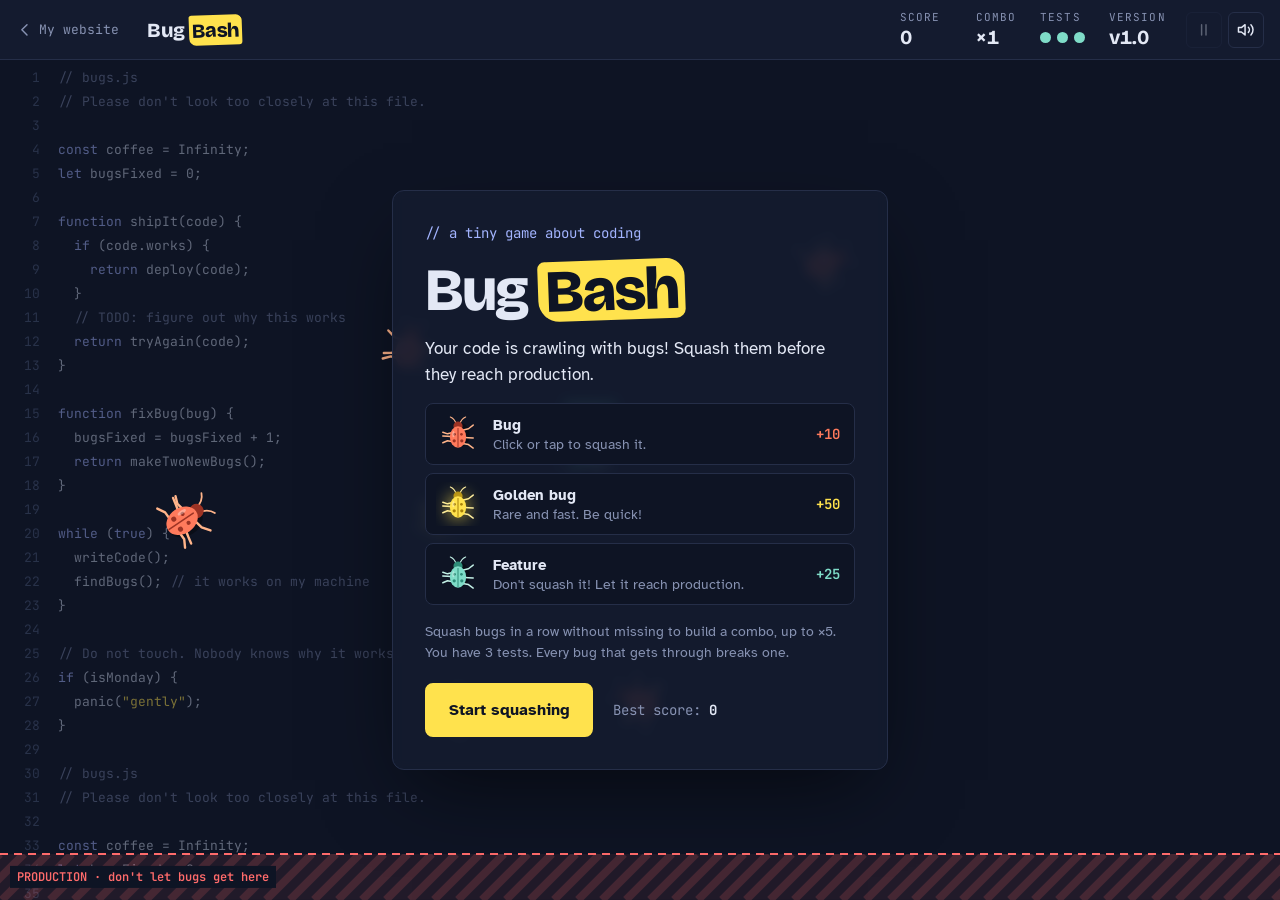
==== bug-bash/index.html @ 387f6326 "Add Bug Bash, a little game about squashing bugs Bugs crawl down a code editor and you squash them b" ====
<!DOCTYPE html>
<html lang="en">
<head>
  <!--
    Bug Bash: a tiny game about coding.

    Like my main website, it's made of three files:
      index.html -> what's on the screen (the scoreboard and the menus)
      style.css  -> how it all looks
      game.js    -> the game itself: bugs, squashing and scoring

    The game is drawn on a <canvas>, which is like a blank picture that
    JavaScript can paint on. Look for <canvas id="game"> below.
  -->
  <meta charset="UTF-8">
  <meta name="viewport" content="width=device-width, initial-scale=1, viewport-fit=cover">
  <title>Bug Bash</title>
  <meta name="description" content="Squash the bugs before they reach production! A tiny browser game.">
  <link rel="icon" href="../favicon.svg" type="image/svg+xml">

  <!-- Same fonts as my main website -->
  <link rel="preconnect" href="https://fonts.googleapis.com">
  <link rel="preconnect" href="https://fonts.gstatic.com" crossorigin>
  <link rel="stylesheet" href="https://fonts.googleapis.com/css2?family=Atkinson+Hyperlegible:wght@400;700&family=Bricolage+Grotesque:opsz,wght@12..96,600..800&family=JetBrains+Mono:wght@400;600&display=swap">

  <link rel="stylesheet" href="style.css">
  <script src="game.js" defer></script>
</head>
<body>

  <!-- ============ SCOREBOARD ============ -->
  <header class="hud">
    <a class="hud__home" href="../index.html">
      <svg viewBox="0 0 24 24" aria-hidden="true"><path d="M15 5l-7 7 7 7"/></svg>
      <span class="hud__home-text">My website</span>
    </a>
    <p class="hud__title">Bug <span class="marker">Bash</span></p>

    <dl class="hud__stats">
      <div class="stat stat--score"><dt>Score</dt><dd id="score">0</dd></div>
      <div class="stat"><dt>Combo</dt><dd id="combo">×1</dd></div>
      <div class="stat">
        <dt>Tests</dt>
        <!-- game.js adds one dot per test here -->
        <dd class="tests" id="tests"><span class="visually-hidden" id="tests-text">3 of 3 passing</span></dd>
      </div>
      <div class="stat stat--version"><dt>Version</dt><dd id="version">v1.0</dd></div>
    </dl>

    <div class="hud__buttons">
      <button class="icon-button" id="pause-button" type="button" aria-label="Pause" title="Pause (P)" disabled>
        <svg viewBox="0 0 24 24" aria-hidden="true"><path d="M9 5v14M15 5v14"/></svg>
      </button>
      <button class="icon-button" id="sound-button" type="button" aria-label="Sound" aria-pressed="true" title="Sound on or off">
        <svg class="icon-sound-on" viewBox="0 0 24 24" aria-hidden="true"><path d="M11 5 6 9H2v6h4l5 4V5z"/><path d="M15.5 8.5a5 5 0 0 1 0 7M19 5a10 10 0 0 1 0 14"/></svg>
        <svg class="icon-sound-off" viewBox="0 0 24 24" aria-hidden="true" hidden><path d="M11 5 6 9H2v6h4l5 4V5z"/><path d="m23 9-6 6M17 9l6 6"/></svg>
      </button>
    </div>
  </header>

  <!-- ============ THE GAME AREA ============ -->
  <main class="arena">
    <canvas id="game" aria-label="Game area. Bugs crawl down the screen. Click or tap them to squash them."></canvas>

    <!-- Short messages like "Combo ×2!" pop up here -->
    <p class="toast" id="toast" role="status" aria-live="polite"></p>

    <!-- Title screen -->
    <section class="screen" id="screen-title" aria-labelledby="title-heading">
      <div class="panel">
        <p class="panel__eyebrow">// a tiny game about coding</p>
        <h1 class="panel__title" id="title-heading">Bug <span class="marker">Bash</span></h1>
        <p class="panel__lead">Your code is crawling with bugs! Squash them before they reach production.</p>

        <!-- Each little <canvas> gets a bug drawn on it by game.js -->
        <ul class="legend">
          <li>
            <canvas class="legend__icon" data-kind="bug" aria-hidden="true"></canvas>
            <div><strong>Bug</strong><span>Click or tap to squash it.</span></div>
            <span class="legend__points legend__points--bug">+10</span>
          </li>
          <li>
            <canvas class="legend__icon" data-kind="golden" aria-hidden="true"></canvas>
            <div><strong>Golden bug</strong><span>Rare and fast. Be quick!</span></div>
            <span class="legend__points legend__points--golden">+50</span>
          </li>
          <li>
            <canvas class="legend__icon" data-kind="feature" aria-hidden="true"></canvas>
            <div><strong>Feature</strong><span>Don't squash it! Let it reach production.</span></div>
            <span class="legend__points legend__points--feature">+25</span>
          </li>
        </ul>

        <p class="panel__tip">
          Squash bugs in a row without missing to build a combo, up to ×5.
          You have 3 tests. Every bug that gets through breaks one.
        </p>

        <div class="panel__actions">
          <button class="button" id="start-button" type="button">Start squashing</button>
          <p class="panel__best">Best score: <strong id="best-score">0</strong></p>
        </div>
      </div>
    </section>

    <!-- Pause screen -->
    <section class="screen" id="screen-paused" aria-labelledby="paused-heading" hidden>
      <div class="panel panel--small">
        <p class="panel__eyebrow">// paused</p>
        <h2 class="panel__title" id="paused-heading">Coffee break</h2>
        <p class="panel__lead">The bugs will wait for you. Probably.</p>
        <div class="panel__actions">
          <button class="button" id="resume-button" type="button">Resume</button>
        </div>
      </div>
    </section>

    <!-- Game over screen -->
    <section class="screen" id="screen-over" aria-labelledby="over-heading" hidden>
      <div class="panel">
        <p class="panel__eyebrow">// build failed</p>
        <h2 class="panel__title" id="over-heading">All tests broke!</h2>
        <p class="panel__lead">Your rank: <strong id="final-rank">Intern</strong></p>
        <p class="new-best" id="new-best" hidden>New best score!</p>

        <dl class="results">
          <div><dt>Score</dt><dd id="final-score">0</dd></div>
          <div><dt>Bugs squashed</dt><dd id="final-squashed">0</dd></div>
          <div><dt>Accuracy</dt><dd id="final-accuracy">0%</dd></div>
          <div><dt>Reached</dt><dd id="final-version">v1.0</dd></div>
        </dl>

        <div class="panel__actions">
          <button class="button" id="again-button" type="button">Play again</button>
          <a class="button button--quiet" href="../index.html">Back to my website</a>
        </div>
      </div>
    </section>
  </main>

</body>
</html>
---- bug-bash/style.css ----
/* =============================================================
   style.css for Bug Bash
   -------------------------------------------------------------
   1. Design tokens
   2. Base
   3. Scoreboard (the bar at the top)
   4. Game area and canvas
   5. Screens: title, pause, game over
   6. Buttons and messages
   7. Small screens and reduced motion
   ============================================================= */


/* 1. DESIGN TOKENS ---------------------------------------------
   Layout idea: a code editor at night. A slim scoreboard sits on
   top, and the bugs crawl over the code below it. This game always
   uses this one dark look, so there's no separate light theme.    */

:root {
  --bg: #0e1424;            /* the code editor background */
  --panel: #141b2f;         /* scoreboard and menus */
  --panel-glass: rgba(20, 27, 47, 0.93);
  --line: #252e48;          /* borders */
  --fg: #e3e8f5;            /* main text */
  --dim: #8792b2;           /* quieter text */
  --accent: #a3b4ff;        /* blue, like keywords in code */
  --marker: #ffe24d;        /* highlighter yellow (and golden bugs) */
  --bug: #ff7a5c;           /* regular bugs */
  --teal: #7fdcc8;          /* features */
  --danger: #ff6b6b;        /* production zone and broken tests */
  --shadow: rgba(0, 0, 0, 0.6);

  --font-display: "Bricolage Grotesque", "Segoe UI", system-ui, sans-serif;
  --font-body: "Atkinson Hyperlegible", system-ui, -apple-system, "Segoe UI", Roboto, sans-serif;
  --font-code: "JetBrains Mono", ui-monospace, SFMono-Regular, Menlo, Consolas, monospace;

  color-scheme: dark;
}


/* 2. BASE ------------------------------------------------------ */

*,
*::before,
*::after {
  box-sizing: border-box;
}

/* The game fills the whole window, so the page itself never scrolls */
html,
body {
  height: 100%;
}

body {
  display: flex;
  flex-direction: column;
  margin: 0;
  overflow: hidden;
  background: var(--bg);
  color: var(--fg);
  font-family: var(--font-body);
  font-size: 1rem;
  line-height: 1.5;
}

[hidden] {
  display: none !important;
}

button {
  font: inherit;
}

:focus-visible {
  outline: 3px solid var(--accent);
  outline-offset: 3px;
}

.visually-hidden {
  position: absolute;
  width: 1px;
  height: 1px;
  margin: -1px;
  padding: 0;
  overflow: hidden;
  clip: rect(0 0 0 0);
  white-space: nowrap;
  border: 0;
}

/* The highlighter, same idea as on my main website */
.marker {
  display: inline-block;
  padding: 0 0.12em;
  border-radius: 0.12em 0.3em 0.15em 0.35em;
  background: var(--marker);
  color: var(--bg);
  transform: rotate(-2deg);
}


/* 3. SCOREBOARD ------------------------------------------------ */

.hud {
  flex: none;
  display: flex;
  align-items: center;
  gap: 0.75rem 1.25rem;
  padding-block: 0.55rem;
  padding-left: max(16px, env(safe-area-inset-left, 0px));
  padding-right: max(16px, env(safe-area-inset-right, 0px));
  border-bottom: 1px solid var(--line);
  background: var(--panel);
}

.hud__home {
  display: inline-flex;
  align-items: center;
  gap: 0.35rem;
  padding: 0.35rem 0.5rem;
  margin-left: -0.5rem;
  border-radius: 6px;
  color: var(--dim);
  font-family: var(--font-code);
  font-size: 0.8125rem;
  text-decoration: none;
  white-space: nowrap;
}

.hud__home:hover {
  background: var(--line);
  color: var(--fg);
}

.hud__home svg,
.icon-button svg {
  width: 1.1rem;
  height: 1.1rem;
  fill: none;
  stroke: currentColor;
  stroke-width: 2;
  stroke-linecap: round;
  stroke-linejoin: round;
}

.hud__title {
  margin: 0;
  font-family: var(--font-display);
  font-size: 1.25rem;
  font-weight: 800;
  letter-spacing: -0.02em;
  white-space: nowrap;
}

.hud__stats {
  display: flex;
  gap: 1.5rem;
  margin: 0 0 0 auto; /* pushes the stats to the right */
}

.stat {
  display: flex;
  flex-direction: column;
}

.stat dt {
  color: var(--dim);
  font-family: var(--font-code);
  font-size: 0.6875rem;
  letter-spacing: 0.1em;
  text-transform: uppercase;
}

.stat dd {
  margin: 0;
  font-family: var(--font-display);
  font-size: 1.25rem;
  font-weight: 700;
  line-height: 1.25;
  font-variant-numeric: tabular-nums;
}

.stat--score dd {
  min-width: 4ch; /* stops the scoreboard wobbling as the number grows */
}

/* A quick "bump" when the score changes */
.stat dd.bump {
  animation: bump 0.25s ease-out;
}

@keyframes bump {
  40% {
    transform: scale(1.18);
  }
}

#combo.is-hot {
  color: var(--marker);
}

.tests {
  display: flex;
  align-items: center;
  gap: 0.35rem;
  height: 1.55rem;
}

.test-dot {
  width: 0.7rem;
  height: 0.7rem;
  border-radius: 50%;
  background: var(--teal);
}

.test-dot.is-broken {
  border: 2px solid var(--danger);
  background: transparent;
}

.hud__buttons {
  display: flex;
  gap: 0.4rem;
}

.icon-button {
  display: inline-grid;
  place-items: center;
  width: 2.25rem;
  height: 2.25rem;
  padding: 0;
  border: 1px solid var(--line);
  border-radius: 6px;
  background: transparent;
  color: var(--fg);
  cursor: pointer;
}

.icon-button:hover:not(:disabled) {
  background: var(--line);
}

.icon-button:disabled {
  opacity: 0.35;
  cursor: default;
}


/* 4. GAME AREA AND CANVAS -------------------------------------- */

.arena {
  position: relative;
  flex: 1;
  min-height: 0;
  overflow: hidden;
}

#game {
  position: absolute;
  inset: 0;
  display: block;
  width: 100%;
  height: 100%;
  touch-action: none;      /* stops phones scrolling or zooming when you tap fast */
  user-select: none;
  -webkit-user-select: none;
  -webkit-touch-callout: none;
  /* A fly swatter cursor, drawn as a tiny SVG picture */
  cursor: url("data:image/svg+xml,%3Csvg xmlns='http://www.w3.org/2000/svg' width='32' height='32' viewBox='0 0 32 32'%3E%3Cg transform='translate(0 1.5) rotate(-30 16 16)'%3E%3Crect x='16' y='17' width='2.5' height='13' rx='1.25' fill='%23ffe24d' stroke='%230e1424'/%3E%3Crect x='9.5' y='2' width='15.5' height='16' rx='3' fill='%23ffe24d' stroke='%230e1424' stroke-width='1.5'/%3E%3Cpath d='M13.5 3v14M17.25 3v14M21 3v14M10.5 6h14M10.5 10h14M10.5 14h14' stroke='%230e1424' stroke-opacity='.35'/%3E%3C/g%3E%3C/svg%3E") 14 11, crosshair;
}


/* 5. SCREENS: TITLE, PAUSE, GAME OVER --------------------------- */

/* Each screen covers the game area and centers its panel. Clicks
   outside the panel go through to the bugs underneath. */
.screen {
  position: absolute;
  inset: 0;
  display: grid;
  place-items: center;
  padding-block: 1rem;
  padding-left: max(16px, env(safe-area-inset-left, 0px));
  padding-right: max(16px, env(safe-area-inset-right, 0px));
  pointer-events: none;
}

.panel {
  display: flex;
  flex-direction: column;
  gap: 1rem;
  width: min(100%, 31rem);
  max-height: 100%;
  overflow-y: auto;
  padding: clamp(1.25rem, 4vw, 2rem);
  border: 1px solid var(--line);
  border-radius: 12px;
  background: var(--panel-glass);
  box-shadow: 0 30px 80px -20px var(--shadow);
  -webkit-backdrop-filter: blur(6px);
  backdrop-filter: blur(6px);
  pointer-events: auto;
}

.panel--small {
  width: min(100%, 24rem);
}

.panel__eyebrow {
  margin: 0;
  color: var(--accent);
  font-family: var(--font-code);
  font-size: 0.875rem;
}

.panel__title {
  margin: 0;
  font-family: var(--font-display);
  font-size: clamp(2.5rem, 2rem + 3vw, 3.75rem);
  font-weight: 800;
  line-height: 1;
  letter-spacing: -0.035em;
  text-wrap: balance;
}

.panel__lead {
  margin: 0;
  font-size: 1.0625rem;
}

.panel__lead strong {
  color: var(--marker);
}

.legend {
  display: flex;
  flex-direction: column;
  gap: 0.5rem;
  margin: 0;
  padding: 0;
  list-style: none;
}

.legend li {
  display: grid;
  grid-template-columns: 44px minmax(0, 1fr) auto;
  align-items: center;
  gap: 0.85rem;
  padding: 0.5rem 0.85rem 0.5rem 0.6rem;
  border: 1px solid var(--line);
  border-radius: 8px;
  background: var(--bg);
}

.legend__icon {
  width: 44px;
  height: 44px;
}

.legend strong {
  display: block;
  font-size: 0.9375rem;
}

.legend li div span {
  display: block;
  color: var(--dim);
  font-size: 0.875rem;
  line-height: 1.35;
}

.legend__points {
  font-family: var(--font-code);
  font-size: 0.875rem;
  font-weight: 600;
}

.legend__points--bug { color: var(--bug); }
.legend__points--golden { color: var(--marker); }
.legend__points--feature { color: var(--teal); }

.panel__tip {
  margin: 0;
  color: var(--dim);
  font-size: 0.875rem;
}

.panel__actions {
  display: flex;
  flex-wrap: wrap;
  align-items: center;
  gap: 0.75rem 1.25rem;
  padding-top: 0.25rem;
}

.panel__best {
  margin: 0;
  color: var(--dim);
  font-family: var(--font-code);
  font-size: 0.875rem;
}

.panel__best strong {
  color: var(--fg);
}

.new-best {
  align-self: flex-start;
  margin: 0;
  padding: 0.25rem 0.7rem;
  border-radius: 999px;
  background: var(--teal);
  color: var(--bg);
  font-family: var(--font-code);
  font-size: 0.8125rem;
  font-weight: 600;
}

.results {
  display: grid;
  grid-template-columns: repeat(2, minmax(0, 1fr));
  gap: 0.5rem;
  margin: 0;
}

.results div {
  padding: 0.7rem 0.9rem;
  border: 1px solid var(--line);
  border-radius: 8px;
  background: var(--bg);
}

.results dt {
  color: var(--dim);
  font-family: var(--font-code);
  font-size: 0.6875rem;
  letter-spacing: 0.1em;
  text-transform: uppercase;
}

.results dd {
  margin: 0;
  font-family: var(--font-display);
  font-size: 1.5rem;
  font-weight: 700;
  font-variant-numeric: tabular-nums;
}


/* 6. BUTTONS AND MESSAGES -------------------------------------- */

.button {
  display: inline-flex;
  align-items: center;
  justify-content: center;
  padding: 0.8rem 1.35rem;
  border: 2px solid var(--marker);
  border-radius: 8px;
  background: var(--marker);
  color: var(--bg);
  font-size: 1rem;
  font-weight: 700;
  text-decoration: none;
  cursor: pointer;
  transition: transform 0.12s ease;
}

.button:hover {
  transform: translateY(-2px) rotate(-1deg);
}

.button:active {
  transform: translateY(1px) scale(0.98);
}

.button--quiet {
  border-color: var(--line);
  background: transparent;
  color: var(--fg);
}

/* The little message at the top of the game area */
.toast {
  position: absolute;
  top: 0.9rem;
  left: 0;
  right: 0;
  z-index: 5;
  width: fit-content;
  max-width: calc(100% - 32px);
  margin: 0 auto;
  padding: 0.45rem 1rem;
  border: 1px solid var(--line);
  border-radius: 999px;
  background: var(--panel);
  font-family: var(--font-code);
  font-size: 0.875rem;
  text-align: center;
  opacity: 0;
  transform: translateY(-8px);
  transition: opacity 0.2s ease, transform 0.2s ease;
  pointer-events: none;
}

.toast.is-visible {
  opacity: 1;
  transform: translateY(0);
}

.toast.is-good {
  border-color: var(--teal);
  color: var(--teal);
}

.toast.is-bad {
  border-color: var(--danger);
  color: var(--danger);
}


/* 7. SMALL SCREENS AND REDUCED MOTION -------------------------- */

@media (max-width: 640px) {
  .hud__title,
  .hud__home-text {
    display: none;
  }

  .hud__stats {
    gap: 1rem;
  }
}

@media (max-width: 400px) {
  .stat--version {
    display: none;
  }
}

@media (prefers-reduced-motion: reduce) {
  *,
  *::before,
  *::after {
    animation: none !important;
    transition: none !important;
  }
}
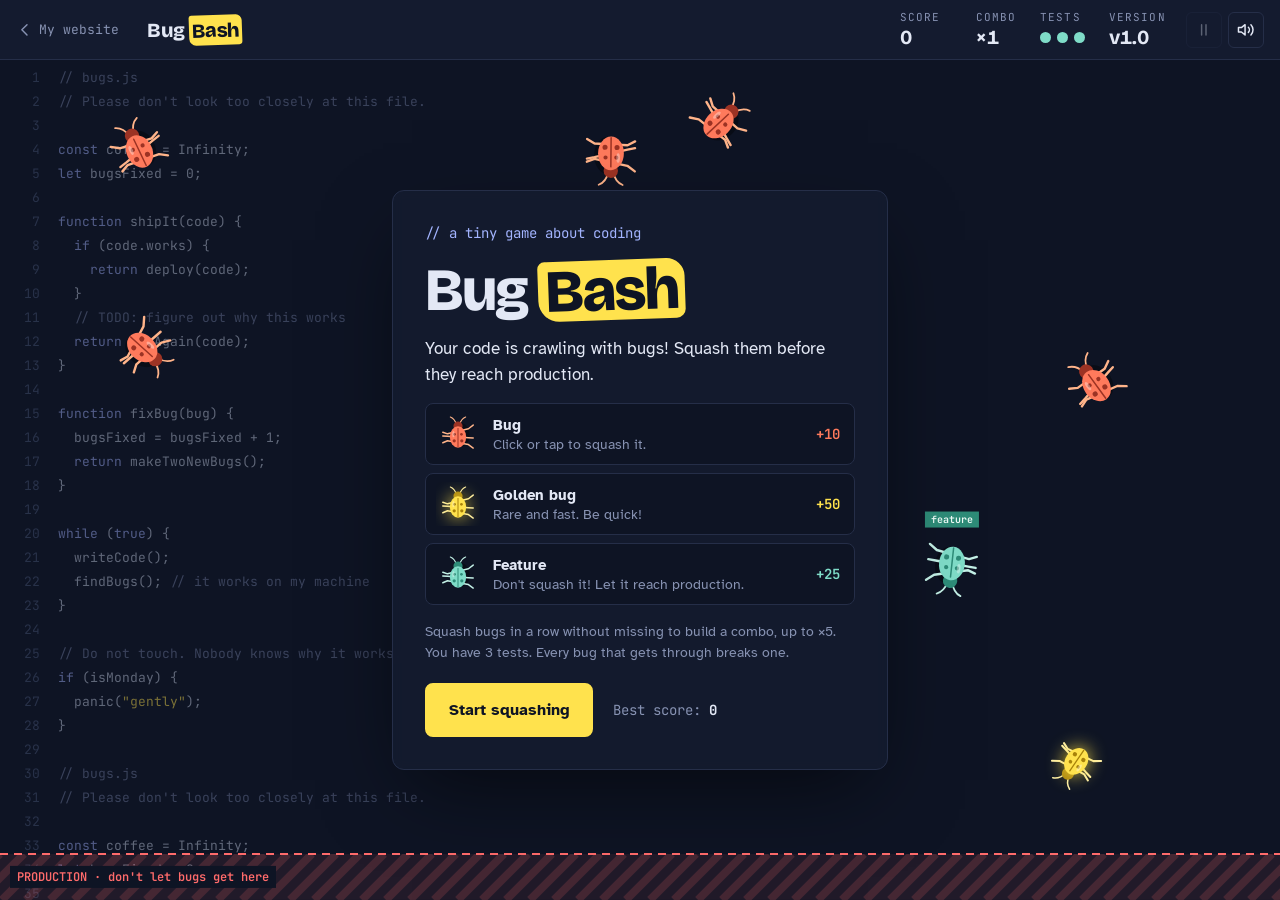
==== commit 0bf615f6: "Add charts, practice days, AI coach, move demos, habits, groceries and Bug Bash power-ups Level Up: " ====
--- a/bug-bash/index.html
+++ b/bug-bash/index.html
@@ -23,8 +23,9 @@
   <link rel="preconnect" href="https://fonts.gstatic.com" crossorigin>
   <link rel="stylesheet" href="https://fonts.googleapis.com/css2?family=Atkinson+Hyperlegible:wght@400;700&family=Bricolage+Grotesque:opsz,wght@12..96,600..800&family=JetBrains+Mono:wght@400;600&display=swap">
 
-  <link rel="stylesheet" href="style.css">
-  <script src="game.js" defer></script>
+  <!-- "?v=2" makes browsers download the newest version after an update -->
+  <link rel="stylesheet" href="style.css?v=2">
+  <script src="game.js?v=2" defer></script>
 </head>
 <body>
 
@@ -48,6 +49,8 @@
     </dl>
 
     <div class="hud__buttons">
+      <!-- Bug spray: a power-up you earn by working out in Level Up -->
+      <button class="icon-button spray-button" id="spray-button" type="button" aria-label="Use bug spray (S)" title="Bug spray (S): squash every bug, once a game" hidden disabled>🧴</button>
       <button class="icon-button" id="pause-button" type="button" aria-label="Pause" title="Pause (P)" disabled>
         <svg viewBox="0 0 24 24" aria-hidden="true"><path d="M9 5v14M15 5v14"/></svg>
       </button>
@@ -71,6 +74,7 @@
         <p class="panel__eyebrow">// a tiny game about coding</p>
         <h1 class="panel__title" id="title-heading">Bug <span class="marker">Bash</span></h1>
         <p class="panel__lead">Your code is crawling with bugs! Squash them before they reach production.</p>
+        <p class="powerup-note" id="powerup-note" hidden></p>
 
         <!-- Each little <canvas> gets a bug drawn on it by game.js -->
         <ul class="legend">
@@ -93,7 +97,7 @@
 
         <p class="panel__tip">
           Squash bugs in a row without missing to build a combo, up to ×5.
-          You have 3 tests. Every bug that gets through breaks one.
+          You have <span id="tests-total">3</span> tests. Every bug that gets through breaks one.
         </p>
 
         <div class="panel__actions">
--- a/bug-bash/style.css
+++ b/bug-bash/style.css
@@ -519,6 +519,39 @@
 }
 
 
+/* Workout power-ups from Level Up */
+.powerup-note {
+  margin: 0;
+  padding: 0.55rem 0.8rem;
+  border: 1px solid var(--teal);
+  border-radius: 8px;
+  background: rgba(127, 220, 200, 0.1);
+  color: var(--teal);
+  font-size: 0.9375rem;
+}
+
+.spray-button {
+  font-size: 1.05rem;
+}
+
+.spray-button:not(:disabled) {
+  border-color: var(--teal);
+  box-shadow: 0 0 0 3px rgba(127, 220, 200, 0.2);
+}
+
+/* With power-ups there can be up to 8 test dots: two rows of four */
+.tests--many {
+  display: grid;
+  grid-template-columns: repeat(4, 0.6rem);
+  gap: 0.25rem;
+}
+
+.tests--many .test-dot {
+  width: 0.6rem;
+  height: 0.6rem;
+}
+
+
 /* 7. SMALL SCREENS AND REDUCED MOTION -------------------------- */
 
 @media (max-width: 640px) {
@@ -535,6 +568,31 @@
 @media (max-width: 400px) {
   .stat--version {
     display: none;
+  }
+
+  .hud__stats {
+    gap: 0.75rem;
+  }
+}
+
+/* The smallest phones: smaller buttons, and the browser's back button
+   takes the place of "My website" */
+@media (max-width: 360px) {
+  .hud {
+    gap: 0.5rem;
+  }
+
+  .hud__home {
+    display: none;
+  }
+
+  .icon-button {
+    width: 2rem;
+    height: 2rem;
+  }
+
+  .stat dd {
+    font-size: 1.1rem;
   }
 }
 
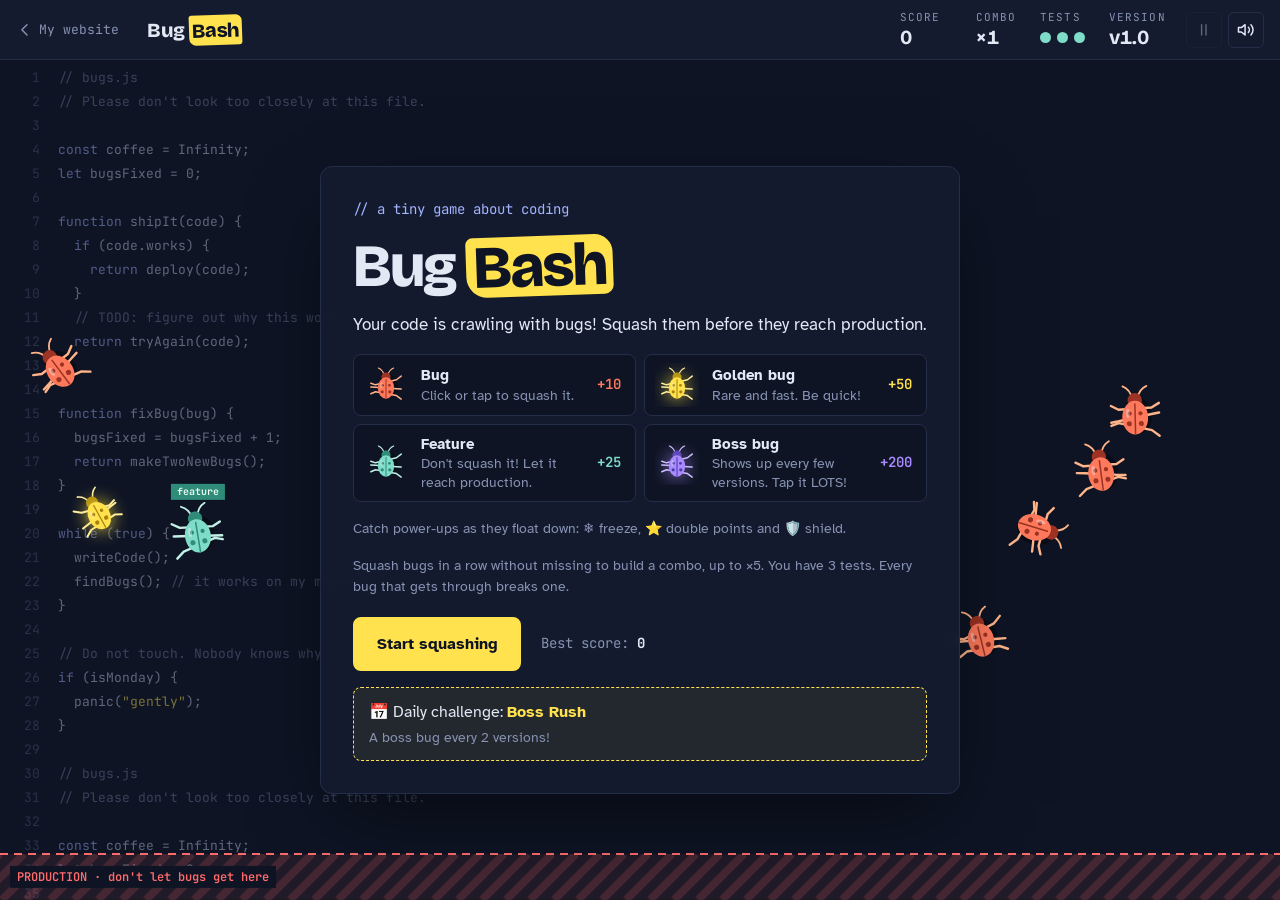
==== commit f2e39514: "Bug Bash: add boss bugs, power-ups and a daily challenge - Boss bugs: a big purple bug every 3rd ver" ====
--- a/bug-bash/index.html
+++ b/bug-bash/index.html
@@ -24,8 +24,8 @@
   <link rel="stylesheet" href="https://fonts.googleapis.com/css2?family=Atkinson+Hyperlegible:wght@400;700&family=Bricolage+Grotesque:opsz,wght@12..96,600..800&family=JetBrains+Mono:wght@400;600&display=swap">
 
   <!-- "?v=2" makes browsers download the newest version after an update -->
-  <link rel="stylesheet" href="style.css?v=2">
-  <script src="game.js?v=2" defer></script>
+  <link rel="stylesheet" href="style.css?v=3">
+  <script src="game.js?v=3" defer></script>
 </head>
 <body>
 
@@ -68,6 +68,9 @@
     <!-- Short messages like "Combo ×2!" pop up here -->
     <p class="toast" id="toast" role="status" aria-live="polite"></p>
 
+    <!-- Power-ups you caught (like ❄️ 4s), shown during a game -->
+    <p class="effects" id="effects" hidden></p>
+
     <!-- Title screen -->
     <section class="screen" id="screen-title" aria-labelledby="title-heading">
       <div class="panel">
@@ -93,7 +96,13 @@
             <div><strong>Feature</strong><span>Don't squash it! Let it reach production.</span></div>
             <span class="legend__points legend__points--feature">+25</span>
           </li>
+          <li>
+            <canvas class="legend__icon" data-kind="boss" aria-hidden="true"></canvas>
+            <div><strong>Boss bug</strong><span>Shows up every few versions. Tap it LOTS!</span></div>
+            <span class="legend__points legend__points--boss">+200</span>
+          </li>
         </ul>
+        <p class="panel__tip">Catch power-ups as they float down: ❄️ freeze, ⭐ double points and 🛡️ shield.</p>
 
         <p class="panel__tip">
           Squash bugs in a row without missing to build a combo, up to ×5.
@@ -104,6 +113,10 @@
           <button class="button" id="start-button" type="button">Start squashing</button>
           <p class="panel__best">Best score: <strong id="best-score">0</strong></p>
         </div>
+        <button class="daily-button" id="daily-button" type="button">
+          <span class="daily-button__title">📅 Daily challenge: <strong id="daily-name">Golden Day</strong></span>
+          <span class="daily-button__note" id="daily-note"></span>
+        </button>
       </div>
     </section>
 
@@ -126,12 +139,14 @@
         <h2 class="panel__title" id="over-heading">All tests broke!</h2>
         <p class="panel__lead">Your rank: <strong id="final-rank">Intern</strong></p>
         <p class="new-best" id="new-best" hidden>New best score!</p>
+        <p class="daily-result" id="daily-result" hidden></p>
 
         <dl class="results">
           <div><dt>Score</dt><dd id="final-score">0</dd></div>
           <div><dt>Bugs squashed</dt><dd id="final-squashed">0</dd></div>
           <div><dt>Accuracy</dt><dd id="final-accuracy">0%</dd></div>
           <div><dt>Reached</dt><dd id="final-version">v1.0</dd></div>
+          <div><dt>Bosses</dt><dd id="final-bosses">0</dd></div>
         </dl>
 
         <div class="panel__actions">
--- a/bug-bash/style.css
+++ b/bug-bash/style.css
@@ -358,6 +358,27 @@
   height: 44px;
 }
 
+/* Small or short screens: the Start buttons go right under the title,
+   and the guide to the bugs comes after them */
+@media (max-width: 639px), (max-height: 720px) {
+  #screen-title .panel__actions { order: 1; }
+  #screen-title .daily-button { order: 2; }
+  #screen-title .legend,
+  #screen-title .panel__tip { order: 3; }
+}
+
+/* Wider screens: the four kinds of bugs in two columns, so it all fits */
+@media (min-width: 640px) {
+  #screen-title .panel {
+    width: min(100%, 40rem);
+  }
+
+  #screen-title .legend {
+    display: grid;
+    grid-template-columns: 1fr 1fr;
+  }
+}
+
 .legend strong {
   display: block;
   font-size: 0.9375rem;
@@ -379,6 +400,61 @@
 .legend__points--bug { color: var(--bug); }
 .legend__points--golden { color: var(--marker); }
 .legend__points--feature { color: var(--teal); }
+.legend__points--boss { color: #a98bff; }
+
+/* The daily challenge button on the title screen */
+.daily-button {
+  display: flex;
+  flex-direction: column;
+  align-items: flex-start;
+  gap: 0.2rem;
+  width: 100%;
+  padding: 0.75rem 0.95rem;
+  border: 1px dashed var(--marker);
+  border-radius: 8px;
+  background: rgba(255, 226, 77, 0.07);
+  color: var(--fg);
+  font: inherit;
+  text-align: left;
+  cursor: pointer;
+}
+
+.daily-button:hover {
+  background: rgba(255, 226, 77, 0.14);
+}
+
+.daily-button__title strong {
+  color: var(--marker);
+}
+
+.daily-button__note {
+  color: var(--dim);
+  font-size: 0.875rem;
+}
+
+.daily-result {
+  margin: 0;
+  color: var(--marker);
+  font-weight: 700;
+}
+
+/* Power-ups you caught, just above the red zone */
+.effects {
+  position: absolute;
+  bottom: calc(46px + 0.6rem);
+  left: 0.75rem;
+  z-index: 4;
+  margin: 0;
+  padding: 0.3rem 0.7rem;
+  border: 1px solid var(--line);
+  border-radius: 999px;
+  background: rgba(14, 20, 36, 0.85);
+  color: var(--fg);
+  font-family: var(--font-code);
+  font-size: 0.875rem;
+  white-space: pre;
+  pointer-events: none;
+}
 
 .panel__tip {
   margin: 0;
@@ -422,6 +498,10 @@
   grid-template-columns: repeat(2, minmax(0, 1fr));
   gap: 0.5rem;
   margin: 0;
+}
+
+.results div:last-child:nth-child(odd) {
+  grid-column: 1 / -1; /* an odd one out takes the whole row */
 }
 
 .results div {
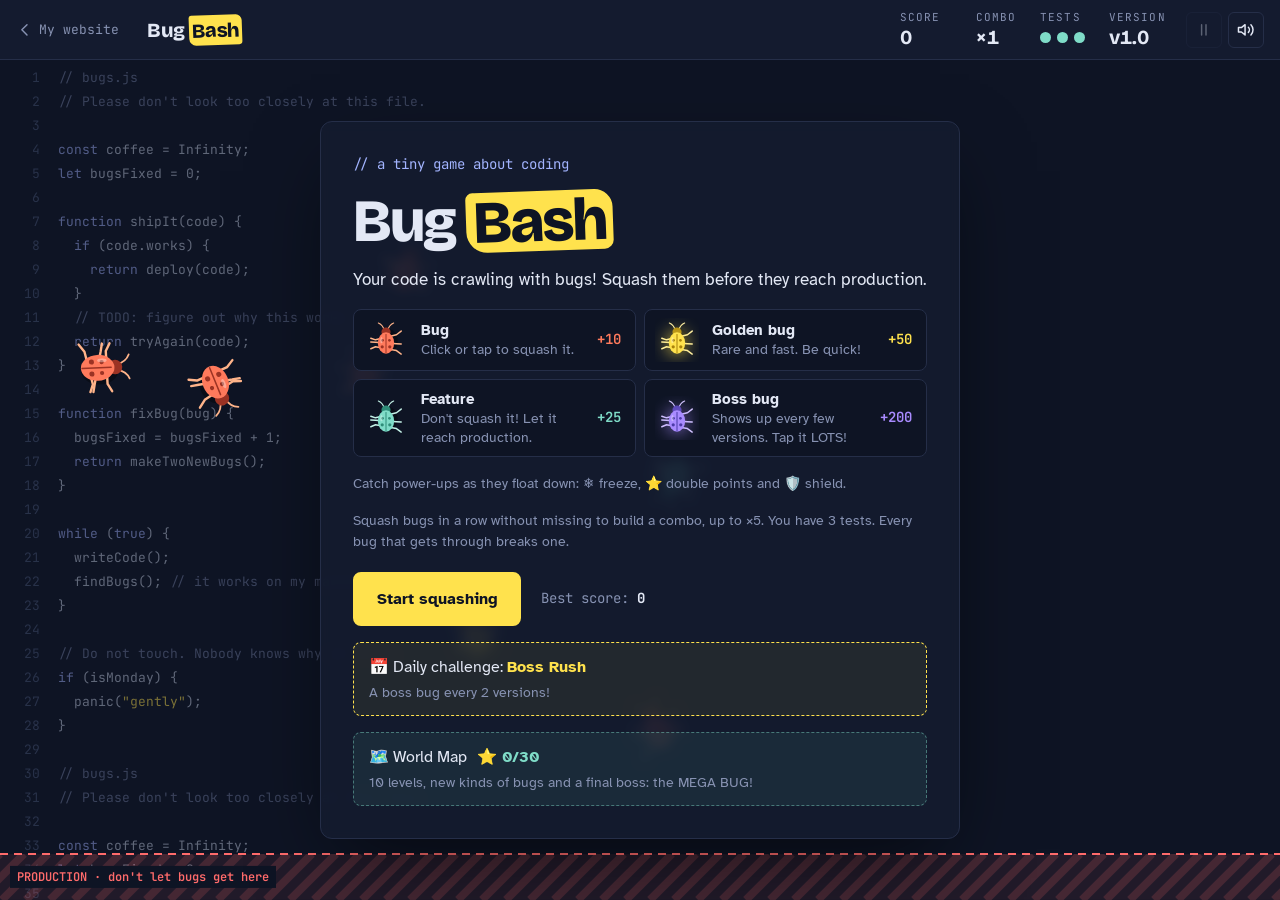
==== commit 27aaf70e: "Bug Bash World Map and a Code Playground with challenges Bug Bash: 10 levels in 3 worlds (levels.js)" ====
--- a/bug-bash/index.html
+++ b/bug-bash/index.html
@@ -8,6 +8,7 @@
       index.html -> what's on the screen (the scoreboard and the menus)
       style.css  -> how it all looks
       game.js    -> the game itself: bugs, squashing and scoring
+      levels.js  -> the World Map: 10 levels, new bugs and the Mega Bug
 
     The game is drawn on a <canvas>, which is like a blank picture that
     JavaScript can paint on. Look for <canvas id="game"> below.
@@ -24,8 +25,9 @@
   <link rel="stylesheet" href="https://fonts.googleapis.com/css2?family=Atkinson+Hyperlegible:wght@400;700&family=Bricolage+Grotesque:opsz,wght@12..96,600..800&family=JetBrains+Mono:wght@400;600&display=swap">
 
   <!-- "?v=2" makes browsers download the newest version after an update -->
-  <link rel="stylesheet" href="style.css?v=3">
-  <script src="game.js?v=3" defer></script>
+  <link rel="stylesheet" href="style.css?v=4">
+  <script src="game.js?v=4" defer></script>
+  <script src="levels.js?v=4" defer></script>
 </head>
 <body>
 
@@ -117,6 +119,58 @@
           <span class="daily-button__title">📅 Daily challenge: <strong id="daily-name">Golden Day</strong></span>
           <span class="daily-button__note" id="daily-note"></span>
         </button>
+        <button class="daily-button map-button" id="map-button" type="button">
+          <span class="daily-button__title">🗺️ World Map <strong id="map-button-stars">⭐ 0/30</strong></span>
+          <span class="daily-button__note">10 levels, new kinds of bugs and a final boss: the MEGA BUG!</span>
+        </button>
+      </div>
+    </section>
+
+    <!-- World Map (levels.js) -->
+    <section class="screen" id="screen-map" aria-labelledby="map-heading" hidden>
+      <div class="panel panel--map">
+        <p class="panel__eyebrow">// world map</p>
+        <h2 class="panel__title panel__title--small" id="map-heading">🗺️ World Map</h2>
+        <p class="panel__lead">Beat each level to unlock the next. Lose fewer tests for more stars! <strong id="map-stars"></strong></p>
+        <div class="map-worlds" id="map-worlds"></div>
+        <div class="panel__actions">
+          <button class="button button--quiet" id="map-back" type="button">Back</button>
+        </div>
+      </div>
+    </section>
+
+    <!-- A level's "get ready" screen (levels.js) -->
+    <section class="screen" id="screen-intro" aria-labelledby="intro-heading" hidden>
+      <div class="panel panel--small">
+        <p class="panel__eyebrow" id="intro-eyebrow">// level 1</p>
+        <h2 class="panel__title panel__title--small" id="intro-heading">Level</h2>
+        <canvas class="intro-bug" id="intro-bug" aria-hidden="true" hidden></canvas>
+        <p class="panel__lead" id="intro-lead"></p>
+        <p class="intro-goal" id="intro-goal"></p>
+        <div class="panel__actions">
+          <button class="button" id="intro-start" type="button">Start!</button>
+          <button class="button button--quiet" id="intro-back" type="button">World map</button>
+        </div>
+      </div>
+    </section>
+
+    <!-- You beat a level! (levels.js) -->
+    <section class="screen" id="screen-won" aria-labelledby="won-heading" hidden>
+      <div class="panel">
+        <p class="panel__eyebrow" id="won-eyebrow">// level complete</p>
+        <h2 class="panel__title panel__title--small" id="won-heading">Level complete!</h2>
+        <p class="won-stars" id="won-stars">⭐⭐⭐</p>
+        <p class="panel__lead" id="won-lead"></p>
+        <dl class="results">
+          <div><dt>Score</dt><dd id="won-score">0</dd></div>
+          <div><dt>Bugs squashed</dt><dd id="won-squashed">0</dd></div>
+          <div><dt>Tests left</dt><dd id="won-tests">3/3</dd></div>
+        </dl>
+        <div class="panel__actions">
+          <button class="button" id="won-next" type="button">Next level</button>
+          <button class="button button--quiet" id="won-map" type="button">World map</button>
+          <button class="button button--quiet" id="won-again" type="button">Play again</button>
+        </div>
       </div>
     </section>
 
@@ -151,6 +205,7 @@
 
         <div class="panel__actions">
           <button class="button" id="again-button" type="button">Play again</button>
+          <button class="button button--quiet" id="over-map" type="button" hidden>World map</button>
           <a class="button button--quiet" href="../index.html">Back to my website</a>
         </div>
       </div>
--- a/bug-bash/style.css
+++ b/bug-bash/style.css
@@ -684,3 +684,129 @@
     transition: none !important;
   }
 }
+
+/* WORLD MAP (levels.js) ----------------------------------------- */
+
+.map-button {
+  border-color: rgba(127, 220, 200, 0.45);
+  background: rgba(127, 220, 200, 0.08);
+}
+
+.map-button:hover {
+  background: rgba(127, 220, 200, 0.14);
+}
+
+.map-button .daily-button__title strong {
+  margin-left: 0.35rem;
+  color: var(--teal);
+}
+
+.panel--map {
+  width: min(100%, 44rem);
+}
+
+.panel__title--small {
+  font-size: clamp(1.8rem, 1.5rem + 2vw, 2.6rem);
+}
+
+.map-worlds {
+  display: flex;
+  flex-direction: column;
+  gap: 1.1rem;
+}
+
+.map-world__name {
+  margin: 0;
+  font-family: var(--font-display);
+  font-size: 1.25rem;
+}
+
+.map-world__lead {
+  margin: 0.1rem 0 0.55rem;
+  color: var(--dim);
+  font-size: 0.875rem;
+}
+
+.map-levels {
+  display: grid;
+  grid-template-columns: repeat(auto-fill, minmax(12rem, 1fr));
+  gap: 0.5rem;
+  margin: 0;
+  padding: 0;
+  list-style: none;
+}
+
+.map-level {
+  display: flex;
+  align-items: center;
+  gap: 0.6rem;
+  width: 100%;
+  padding: 0.6rem 0.7rem;
+  border: 1px solid var(--line);
+  border-radius: 10px;
+  background: var(--bg);
+  color: var(--fg);
+  font: inherit;
+  text-align: left;
+  cursor: pointer;
+  transition: transform 0.12s ease, border-color 0.12s ease;
+}
+
+.map-level:hover:not(:disabled) {
+  border-color: var(--marker);
+  transform: translateY(-2px);
+}
+
+.map-level:disabled {
+  opacity: 0.45;
+  cursor: default;
+}
+
+.map-level.is-done {
+  border-color: rgba(127, 220, 200, 0.5);
+}
+
+.map-level.is-boss {
+  border-color: rgba(169, 139, 255, 0.6);
+  background: rgba(169, 139, 255, 0.08);
+}
+
+.map-level__icon {
+  font-size: 1.6rem;
+  line-height: 1;
+}
+
+.map-level__text {
+  display: flex;
+  flex-direction: column;
+  min-width: 0;
+}
+
+.map-level__name {
+  font-weight: 700;
+  font-size: 0.9375rem;
+}
+
+.map-level__stars {
+  color: var(--marker);
+  font-size: 0.8125rem;
+}
+
+.intro-bug {
+  width: 88px;
+  height: 88px;
+  margin: -0.25rem auto;
+}
+
+.intro-goal {
+  margin: 0;
+  color: var(--marker);
+  font-family: var(--font-code);
+  font-weight: 600;
+}
+
+.won-stars {
+  margin: 0;
+  font-size: 2.6rem;
+  letter-spacing: 0.15em;
+}
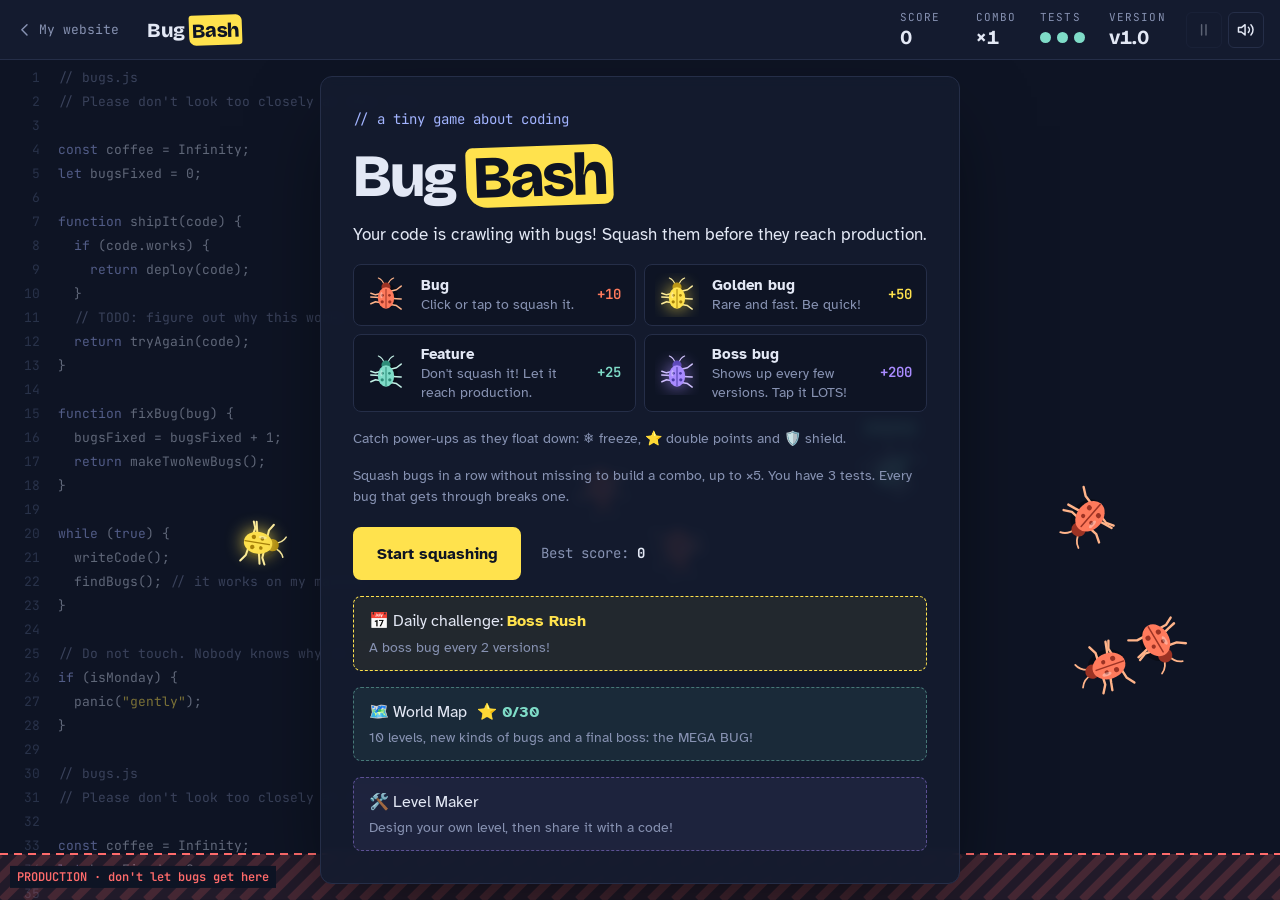
==== commit e571826b: "Bug Bash: Level Maker, and fix the screen shake that never stopped New file bug-bash/maker.js: desig" ====
--- a/bug-bash/index.html
+++ b/bug-bash/index.html
@@ -9,6 +9,7 @@
       style.css  -> how it all looks
       game.js    -> the game itself: bugs, squashing and scoring
       levels.js  -> the World Map: 10 levels, new bugs and the Mega Bug
+      maker.js   -> the Level Maker: design, play and share your own levels
 
     The game is drawn on a <canvas>, which is like a blank picture that
     JavaScript can paint on. Look for <canvas id="game"> below.
@@ -25,9 +26,10 @@
   <link rel="stylesheet" href="https://fonts.googleapis.com/css2?family=Atkinson+Hyperlegible:wght@400;700&family=Bricolage+Grotesque:opsz,wght@12..96,600..800&family=JetBrains+Mono:wght@400;600&display=swap">
 
   <!-- "?v=2" makes browsers download the newest version after an update -->
-  <link rel="stylesheet" href="style.css?v=4">
-  <script src="game.js?v=4" defer></script>
-  <script src="levels.js?v=4" defer></script>
+  <link rel="stylesheet" href="style.css?v=5">
+  <script src="game.js?v=5" defer></script>
+  <script src="levels.js?v=5" defer></script>
+  <script src="maker.js?v=5" defer></script>
 </head>
 <body>
 
@@ -123,6 +125,10 @@
           <span class="daily-button__title">🗺️ World Map <strong id="map-button-stars">⭐ 0/30</strong></span>
           <span class="daily-button__note">10 levels, new kinds of bugs and a final boss: the MEGA BUG!</span>
         </button>
+        <button class="daily-button maker-button" id="maker-button" type="button">
+          <span class="daily-button__title">🛠️ Level Maker</span>
+          <span class="daily-button__note">Design your own level, then share it with a code!</span>
+        </button>
       </div>
     </section>
 
@@ -135,6 +141,19 @@
         <div class="map-worlds" id="map-worlds"></div>
         <div class="panel__actions">
           <button class="button button--quiet" id="map-back" type="button">Back</button>
+        </div>
+      </div>
+    </section>
+
+    <!-- Level Maker (maker.js) -->
+    <section class="screen" id="screen-maker" aria-labelledby="maker-heading" hidden>
+      <div class="panel panel--map">
+        <p class="panel__eyebrow">// level maker</p>
+        <h2 class="panel__title panel__title--small" id="maker-heading">🛠️ Level Maker</h2>
+        <p class="panel__lead">Pick the bugs, the speed and the goal. Then play your level, or share its code!</p>
+        <div class="maker" id="maker-body"></div>
+        <div class="panel__actions">
+          <button class="button button--quiet" id="maker-back" type="button">Back</button>
         </div>
       </div>
     </section>
--- a/bug-bash/style.css
+++ b/bug-bash/style.css
@@ -810,3 +810,203 @@
   font-size: 2.6rem;
   letter-spacing: 0.15em;
 }
+
+/* THE LEVEL MAKER (maker.js) ------------------------------------- */
+.maker-button {
+  border-color: rgba(169, 139, 255, 0.45);
+  background: rgba(169, 139, 255, 0.08);
+}
+
+.maker-button:hover {
+  background: rgba(169, 139, 255, 0.14);
+}
+
+.maker {
+  display: flex;
+  flex-direction: column;
+  gap: 0.6rem;
+}
+
+.maker-row {
+  display: flex;
+  flex-wrap: wrap;
+  align-items: center;
+  gap: 0.4rem;
+}
+
+.maker-label {
+  margin: 0.3rem 0 0;
+  color: var(--dim);
+  font-family: var(--font-code);
+  font-size: 0.8125rem;
+}
+
+.maker-label span {
+  font-size: 0.75rem;
+}
+
+.maker-input {
+  flex: 1;
+  min-width: 8rem;
+  min-height: 2.5rem;
+  padding: 0.45rem 0.7rem;
+  border: 1px solid var(--line);
+  border-radius: 8px;
+  background: var(--bg);
+  color: var(--fg);
+  font: inherit;
+}
+
+.maker-chip {
+  padding: 0.4rem 0.7rem;
+  border: 1px solid var(--line);
+  border-radius: 999px;
+  background: var(--bg);
+  color: var(--fg);
+  font: inherit;
+  font-size: 0.875rem;
+  cursor: pointer;
+}
+
+.maker-chip:hover {
+  border-color: var(--accent);
+}
+
+.maker-chip[aria-pressed="true"] {
+  border-color: var(--marker);
+  background: rgba(255, 226, 77, 0.12);
+  font-weight: 700;
+}
+
+.maker-chip--icon {
+  min-width: 2.4rem;
+  padding: 0.3rem;
+  font-size: 1.2rem;
+}
+
+.maker-bugs {
+  display: grid;
+  grid-template-columns: repeat(auto-fill, minmax(12.5rem, 1fr));
+  gap: 0.4rem;
+}
+
+.maker-bug {
+  display: flex;
+  align-items: center;
+  gap: 0.5rem;
+  padding: 0.35rem 0.5rem;
+  border: 1px solid var(--line);
+  border-radius: 10px;
+  background: var(--bg);
+  opacity: 0.6;
+}
+
+.maker-bug.is-on {
+  border-color: rgba(127, 220, 200, 0.5);
+  opacity: 1;
+}
+
+.maker-bug__icon {
+  width: 40px;
+  height: 40px;
+}
+
+.maker-bug__name {
+  flex: 1;
+  font-weight: 700;
+}
+
+.maker-stepper {
+  display: inline-flex;
+  align-items: center;
+  border: 1px solid var(--line);
+  border-radius: 8px;
+  overflow: hidden;
+}
+
+.maker-stepper button {
+  width: 2.1rem;
+  height: 2.1rem;
+  border: 0;
+  background: transparent;
+  color: var(--fg);
+  font-size: 1.1rem;
+  cursor: pointer;
+}
+
+.maker-stepper button:hover {
+  background: var(--line);
+}
+
+.maker-stepper span {
+  min-width: 1.5rem;
+  font-family: var(--font-display);
+  font-weight: 800;
+  text-align: center;
+}
+
+.maker-message {
+  min-height: 1.2em;
+  margin: 0.2rem 0 0;
+  color: var(--teal);
+  font-size: 0.9375rem;
+}
+
+.maker-message.is-bad {
+  color: var(--danger);
+}
+
+.maker-saved {
+  display: flex;
+  flex-direction: column;
+  gap: 0.35rem;
+  margin: 0;
+  padding: 0;
+  list-style: none;
+}
+
+.maker-saved li {
+  display: flex;
+  flex-wrap: wrap;
+  align-items: center;
+  gap: 0.4rem;
+  padding: 0.45rem 0.6rem;
+  border: 1px solid var(--line);
+  border-radius: 10px;
+  background: var(--bg);
+}
+
+.maker-saved__name {
+  flex: 1;
+  min-width: 8rem;
+  font-weight: 700;
+}
+
+.maker-saved__code {
+  color: var(--marker);
+  font-family: var(--font-code);
+  font-size: 0.875rem;
+  letter-spacing: 0.05em;
+}
+
+.maker-hint {
+  margin: 0;
+  color: var(--dim);
+  font-size: 0.8125rem;
+}
+
+.maker-code {
+  margin-top: 0.4rem;
+  padding-top: 0.8rem;
+  border-top: 1px dashed var(--line);
+}
+
+.maker-code .maker-label {
+  flex-basis: 100%;
+  margin: 0;
+}
+
+.maker-code .maker-input {
+  font-family: var(--font-code);
+  text-transform: uppercase;
+}
